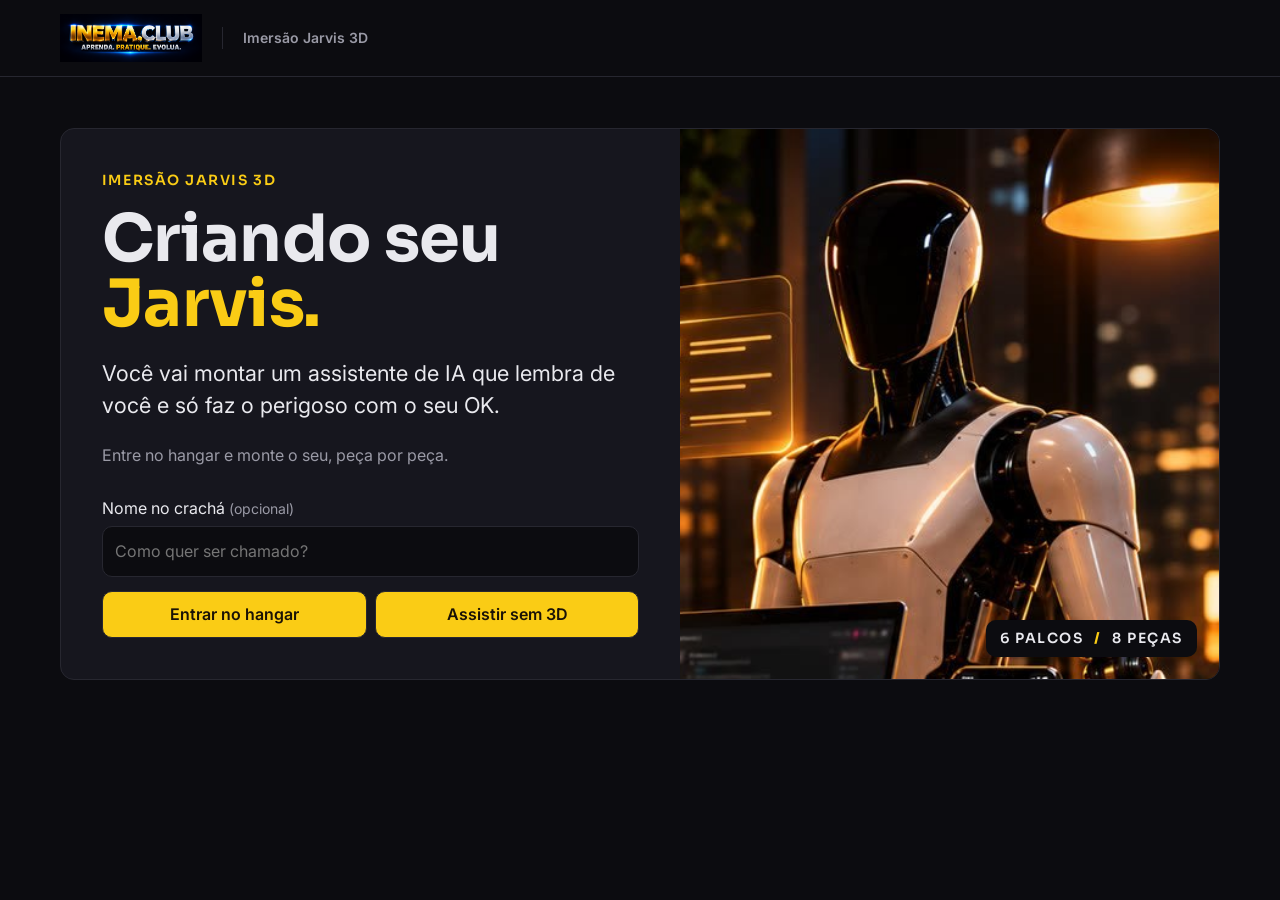
==== index.html @ fb78247f "feat: arckhe-imersao-jarvis-3d - adaptado INEMA TDS (Arckhe)" ====
<!doctype html>
<html lang="pt-BR">
<head>
<meta charset="utf-8"><meta name="viewport" content="width=device-width, initial-scale=1">
<title>Imersão Jarvis 3D · INEMA.CLUB</title>
<link rel="preconnect" href="https://fonts.googleapis.com">
<link rel="preconnect" href="https://fonts.gstatic.com" crossorigin>
<link rel="stylesheet" href="https://fonts.googleapis.com/css2?family=Inter:wght@400;600&amp;family=Sora:wght@600;700&amp;display=swap">
<link rel="stylesheet" href="./src/estilo.css">
<script type="module" src="./src/interface.js"></script>
</head>
<body>
<header><div class="barra"><img src="./marca/logo-inema-club-horizontal.png" alt="INEMA.CLUB"><span>Imersão Jarvis 3D</span><span id="cracha" hidden></span><span id="placar" hidden></span><button id="menu" hidden>Agenda</button></div></header>
<main>
<p id="aviso" role="status" hidden></p>
<section id="entrada" class="hero">
<div class="convite"><p class="rotulo">Imersão Jarvis 3D</p>
<h1>Criando seu <em>Jarvis.</em></h1>
<p class="lead" id="promessa"></p><p>Entre no hangar e monte o seu, peça por peça.</p>
<form id="acesso"><label for="nome">Nome no crachá <small>(opcional)</small></label>
<input id="nome" maxlength="60" autocomplete="given-name" placeholder="Como quer ser chamado?">
<div class="acoes"><button value="3d" disabled>Entrar no hangar</button><button value="sem-3d" disabled>Assistir sem 3D</button></div></form>
<button id="reiniciar" hidden>Recomeçar</button>
<div id="confirmacao" hidden><p>Apagar o progresso e recomeçar?</p><button id="cancelar">Cancelar</button> <button id="zerar">Sim, recomeçar</button></div>
</div><div class="foto" role="img" aria-label="Jarvis de visor preto na bancada de montagem"><div class="legenda">6 palcos <b> / </b> 8 peças</div></div>
</section>
<section id="evento" hidden>
<div id="programacao"><div class="cab"><div><p class="rotulo">Criando seu Jarvis</p><h1 id="tituloModo" tabindex="-1">Hangar</h1></div><button id="trocar"></button></div>
<p id="fala"></p>
<details><summary>Por onde começar</summary><div id="portas"></div></details>
<div class="cab"><h2 id="agendaTitulo" tabindex="-1">Agenda</h2><span id="contagem" role="status"></span></div>
<div id="agenda"></div><small><a href="processo/">Como foi feito</a></small><button id="rever" hidden>Rever o fecho</button><h2>Peças do Jarvis</h2><ul id="pecas"></ul></div>
<div id="hangar" hidden><div id="cena"></div><div id="toque" aria-label="Joystick para caminhar"></div>
<div id="rodape"><div id="legenda"><p id="abertura"></p><button id="dispensar" aria-label="Fechar legenda">×</button></div>
<p id="dica">WASD ou setas para andar. Arraste para olhar.</p><div id="encaixe" role="status"></div>
<button id="proximo">Ir ao próximo palco</button></div></div>
</section>
<dialog id="painel" aria-labelledby="tituloPainel"><section id="videoTelao" aria-label="Telão do palco" hidden>
<div id="capaTelao"><span id="numeroTelao" class="numero"></span><strong id="tituloTelao"></strong><button id="assistirTelao">Assistir no telão</button><span id="materialTelao"></span></div>
<button id="pararVideo" hidden>Parar vídeo</button></section>
<div class="cab"><p class="rotulo" id="contexto"></p><button id="agendaSessao">Agenda</button><button id="recolher" aria-expanded="true" aria-controls="sessao acoesPalco">Recolher</button><button id="fechar" aria-label="Fechar painel">Fechar</button></div><div id="sessao"></div><footer id="acoesPalco"></footer><small id="linkProcesso" hidden><a href="processo/">Como foi feito</a></small></dialog>
<noscript>Ative o JavaScript para abrir a programação.</noscript>
</main>
</body></html>
---- src/estilo.css ----
:root{
 color-scheme:dark;--bg:#0c0c10;--card:#16161e;--line:#272730;--txt:#e9e9ee;--mut:#9a9aa6;--amb:#FACC15;--ink:#1a1206;--feito:#a6deb9;--shade:#000a;--clear:transparent;--title:Sora,Arial,sans-serif;--body:Inter,Arial,sans-serif
}
*{box-sizing:border-box}
[hidden]{display:none!important}
body{margin:0;background:var(--bg);color:var(--txt);font:16px/1.55 var(--body)}
header{border-bottom:1px solid var(--line)}
.barra,main{width:min(1160px,92%);margin:auto}
.barra{min-height:76px;display:flex;align-items:center;gap:20px;font-weight:600}
.barra img{width:142px;height:50px;object-fit:contain}
.barra>span:first-of-type{padding-left:20px;border-left:1px solid var(--line);color:var(--mut);font-size:14px}
#cracha{margin-left:auto;overflow-wrap:anywhere}
main{padding:clamp(20px,4vw,64px) 0}
.hero{display:grid;grid-template-columns:1.15fr 1fr;border:1px solid var(--line);background:var(--card);border-radius:14px;overflow:hidden}
.convite{padding:clamp(24px,3.2vw,46px)}
.rotulo,.legenda,.numero{font:600 14px/1.5 var(--title);letter-spacing:.11em;text-transform:uppercase}
.rotulo,.numero,em,a{color:var(--amb)}
.rotulo{margin:0}
h1,h2,h3,button{font-family:var(--title)}
h1,h2,h3{line-height:1.12;margin:.4em 0}
.hero h1{font-size:clamp(36px,5.1vw,72px);letter-spacing:-.01em;line-height:.99;margin:.25em 0}
em{font-style:normal}
.hero em{display:block}
p{color:var(--mut);max-width:72ch}
.lead{color:var(--txt);font-size:clamp(18px,1.7vw,23px);line-height:1.44}
form{margin-top:28px}
small{font-size:14px;color:var(--mut)}
input,button{border:1px solid var(--line);border-radius:10px;font:inherit}
input{display:block;background:var(--bg);width:100%;padding:12px;color:var(--txt);margin:6px 0 14px}
button{background:var(--card);color:var(--txt);padding:10px 16px;cursor:pointer;font-weight:600;min-height:44px}
button:hover{border-color:var(--amb)}
.acoes{display:flex;gap:8px;flex-wrap:wrap}
.acoes button,#marcar{background:var(--amb);color:var(--ink);flex:1}
:focus-visible{outline:3px solid var(--amb);outline-offset:3px}
.foto{position:relative;min-height:280px;background:var(--bg) url('../fonte/assets/criando-seu-jarvis.jpg') right top/auto max(100%,min(76vw,960px)) no-repeat}
.legenda{position:absolute;bottom:22px;right:22px;background:var(--bg);padding:8px 14px;border-radius:10px}
.legenda b{color:var(--amb);padding:0 6px}
.cab,.etapa{display:flex;align-items:center;justify-content:space-between;gap:12px;flex-wrap:wrap}
#evento h1{font-size:clamp(34px,5vw,60px);letter-spacing:-.05em}
#cena{height:clamp(320px,62vh,680px);background:var(--card);border-radius:14px;overflow:hidden}
canvas{display:block;width:100%;height:100%;touch-action:none}
#toque{display:flex;gap:6px;margin-top:8px}
#toque button{touch-action:none}
@media(hover:hover) and (pointer:fine){#toque{display:none}}
#agenda{display:grid;grid-template-columns:repeat(auto-fit,minmax(min(100%,310px),1fr));gap:12px;margin:14px 0}
article,dialog{border:1px solid var(--line);background:var(--card);border-radius:14px;padding:22px}
article{display:grid;align-content:space-between;gap:12px}
article button{justify-self:start}
.feita{color:var(--feito)}
dialog{width:min(640px,94%);max-height:88dvh;color:var(--txt);overflow:auto}
dialog::backdrop{background:var(--shade)}
dialog h2{font-size:clamp(26px,4vw,36px)}
dialog h3{margin-top:1.25em}
dialog p{margin:.5em 0 1em}
#aviso{border-left:3px solid var(--amb);padding-left:12px}
@media(max-width:720px){.hero{grid-template-columns:1fr}.foto{min-height:235px;background-size:auto 170%;background-position:right 12%}.convite{padding:24px}.barra{gap:8px}.barra img{width:112px}.barra>span:first-of-type{padding-left:8px}.barra:has(#cracha:not([hidden]))>span:first-of-type{display:none}}
details{margin:18px 0;border-block:1px solid var(--line);padding:12px 0}
summary{cursor:pointer;color:var(--txt);font-weight:600}
#portas{padding:16px}
#portas h3:not(:first-child){margin-top:22px}
#portas p{margin:4px 0}
#sessao>button,#sessao>a{display:block;margin-block:12px}
@media(max-width:720px){.foto{background-size:auto max(175%,130vw)}}

#tituloPainel:focus,#tituloModo:focus{outline:none}
#reiniciar{border:0;background:transparent;text-decoration:underline;color:var(--mut)}
.retomar button[value="sem-3d"]{background:var(--card);color:var(--txt)}
#agenda:has(#sessao){align-items:start}
article:has(#sessao){grid-column:1/-1}
#sessao{min-width:0;overflow-wrap:anywhere}
#sessao iframe{width:100%;aspect-ratio:16/9;border:0}
#sessao article+article{margin-top:10px}
#pecas{padding-left:1.25em;color:var(--mut)}
body.imersivo{height:100dvh;overflow:hidden}
.imersivo main{padding:0;width:100%}
.imersivo header{position:fixed;inset:0 0 auto;z-index:2;border:0;pointer-events:none}
.imersivo .barra{min-height:0;width:100%;padding:14px clamp(10px,2vw,32px);gap:8px}
.imersivo .barra img{width:96px;background:var(--shade);border-radius:10px;padding:5px}
.imersivo .barra>span:first-of-type{display:none}
.imersivo #cracha,.imersivo #placar{padding:7px 12px;background:var(--bg);border-radius:10px;font-size:14px}
.imersivo #cracha{max-width:26vw;overflow:hidden;text-overflow:ellipsis;white-space:nowrap}
#menu{pointer-events:auto}
#hangar,#cena{position:fixed;inset:0;width:100%;height:100dvh;border-radius:0}
#rodape{position:absolute;bottom:max(16px,env(safe-area-inset-bottom));left:50%;transform:translateX(-50%);width:min(620px,92%);display:grid;justify-items:center;gap:8px;pointer-events:none}
#rodape button,#legenda{pointer-events:auto}
#legenda,#dica,#encaixe:not(:empty){background:var(--bg);border-radius:10px;padding:8px 14px;color:var(--txt);font-size:14px;margin:0}
#legenda{display:flex;align-items:flex-start;gap:12px}
#legenda p{color:var(--txt);margin:4px 0}
#dispensar{padding:0;width:44px;flex-shrink:0}
#encaixe:empty{display:none}
#proximo{background:var(--amb);color:var(--ink)}
#toque{display:none}
dialog{position:fixed;inset:12px 12px 12px auto;margin:0;width:min(440px,94%);height:calc(100dvh - 24px);max-height:none;overscroll-behavior:contain}
dialog::backdrop{background:transparent}
dialog .cab{margin-bottom:20px}
@media(pointer:coarse),(hover:none){
 #toque{display:grid;place-items:center;position:absolute;left:12px;bottom:max(16px,env(safe-area-inset-bottom));width:86px;height:86px;border:1px solid var(--mut);border-radius:50%;background:var(--shade);touch-action:none}
 #toque span{width:32px;height:32px;border-radius:50%;background:var(--mut);pointer-events:none}
 #rodape{left:110px;right:12px;transform:none;width:auto}
}
@media(max-width:720px){
 dialog{inset:auto 0 0;width:100%;max-width:none;height:auto;max-height:70dvh;border-radius:14px 14px 0 0}
 .imersivo .barra{gap:4px;padding:8px}
 .imersivo .barra img{width:58px;height:38px}
 .imersivo #cracha,.imersivo #placar{padding:5px 6px}
 #menu{padding:8px}
 #rodape{gap:4px}
}
dialog[open]{display:flex;flex-direction:column;overflow:hidden}
dialog .cab{flex:none}
dialog #sessao{flex:1 1 auto;min-height:0;overflow-y:auto;overscroll-behavior:contain;padding:4px}
#acoesPalco:empty{display:none}
#acoesPalco{flex:none;margin-top:12px;padding-top:12px;border-top:1px solid var(--line)}
#acoesPalco button{width:100%}
body:has(dialog[open]) #proximo{display:none}
@media(max-width:720px){
 dialog[open]{height:62dvh;padding:14px 16px max(14px,env(safe-area-inset-bottom))}
 dialog .cab{margin-bottom:8px}
}

#videoTelao{--preto:#000;position:fixed;z-index:1;display:grid;place-items:center;overflow:hidden;background:var(--preto);container-type:size}
#videoTelao iframe{grid-area:1/1;width:min(100cqw,calc(100cqh * 16 / 9));height:min(100cqh,calc(100cqw * 9 / 16));border:0}
#videoTelao iframe.vertical{width:calc(100cqh * 9 / 16);height:100cqh}
#capaTelao{display:grid;justify-items:center;align-content:center;text-align:center;padding:2cqh 3cqw;gap:2cqh;width:100%;height:100%;background:var(--card);line-height:1.15}
#tituloTelao{font:700 clamp(16px,8cqh,48px)/1.08 var(--title)}
#materialTelao{font-size:clamp(14px,4cqh,20px)}
#assistirTelao{background:var(--amb);color:var(--ink)}
#pararVideo{position:absolute;right:4px;top:4px;font-size:14px;padding:4px 8px}
#painel{z-index:3}
#recolher{display:none}
body:has(dialog[open]) :is(#toque,#rodape){visibility:hidden}
@media(max-width:720px){
 #painel.sessao3d #recolher{display:block;margin-left:auto}
 #painel.sessao3d .cab{gap:6px}
 #painel.recolhido{height:auto}
 #painel.recolhido .cab{margin:0}
 #painel.recolhido :is(#sessao,#acoesPalco){display:none}
 #painel.sessao3d{max-height:calc(100dvh - min(50vw,46dvh) - 68px)}
}
@media(min-width:721px) and (max-height:540px){#painel.sessao3d{width:min(38vw,440px)}}
#agendaSessao{display:none}
#painel.sessao3d #agendaSessao{display:block}
@media(max-width:720px),(pointer:coarse) and (orientation:landscape){
 #painel.sessao3d #agendaSessao{position:fixed;top:8px;right:8px;padding:8px}
}
@media(pointer:coarse) and (orientation:landscape){
 #painel.sessao3d{inset:auto 0 0;width:100%;max-width:none;height:40dvh;border-radius:14px 14px 0 0;padding:6px 14px}
 #painel.sessao3d .cab{margin:0}
 #painel.sessao3d #recolher{display:block;margin-left:auto}
 #painel.sessao3d.recolhido{height:auto}
 #painel.recolhido :is(#sessao,#acoesPalco){display:none}
 #painel.sessao3d #acoesPalco{padding:0;margin:0}
}
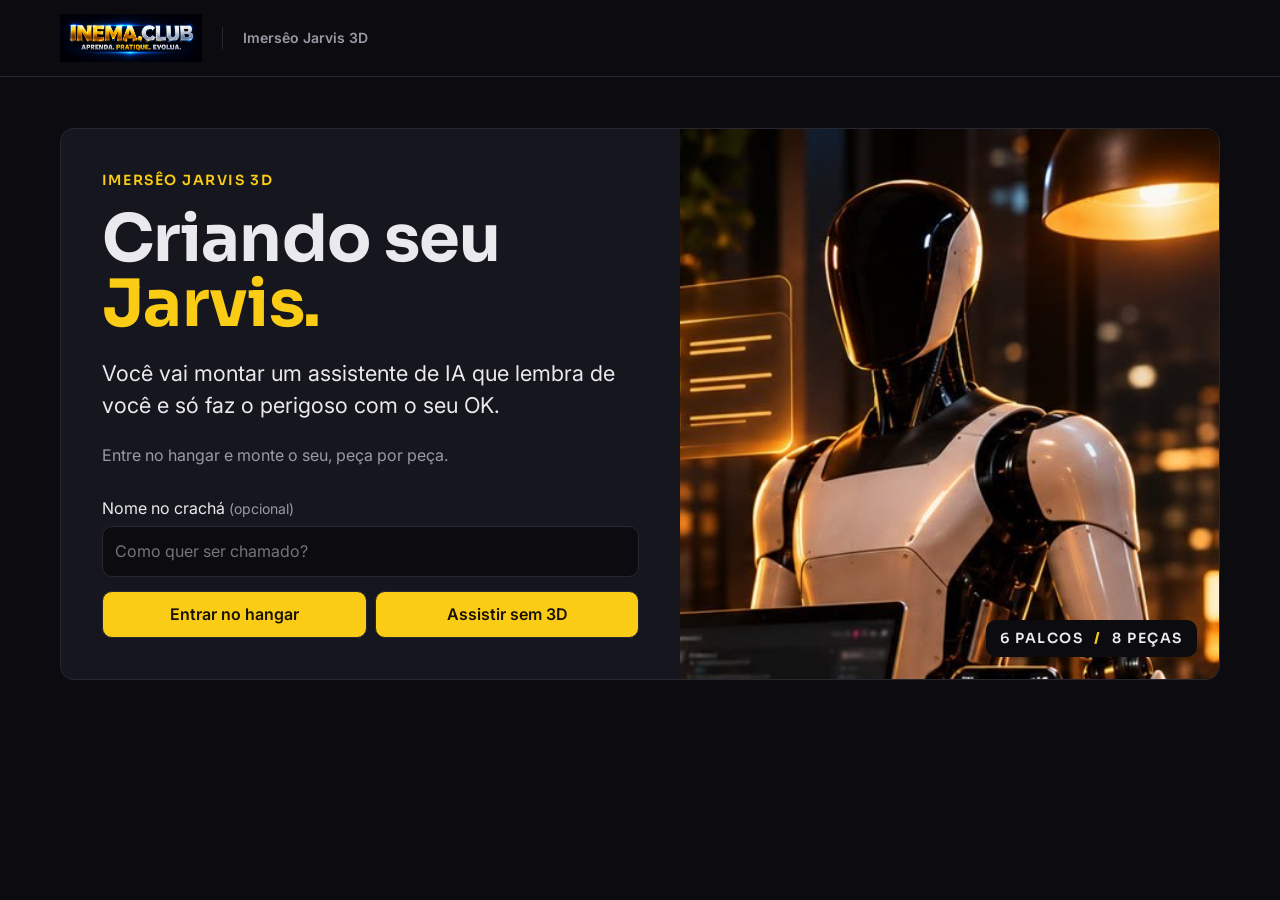
==== commit f39ad2a1: "fix: corrigir encoding UTF-8 + branding ARCKHÉ" ====
--- a/index.html
+++ b/index.html
@@ -2,7 +2,7 @@
 <html lang="pt-BR">
 <head>
 <meta charset="utf-8"><meta name="viewport" content="width=device-width, initial-scale=1">
-<title>Imersão Jarvis 3D · INEMA.CLUB</title>
+<title>Imersêo Jarvis 3D · INEMA.CLUB</title>
 <link rel="preconnect" href="https://fonts.googleapis.com">
 <link rel="preconnect" href="https://fonts.gstatic.com" crossorigin>
 <link rel="stylesheet" href="https://fonts.googleapis.com/css2?family=Inter:wght@400;600&amp;family=Sora:wght@600;700&amp;display=swap">
@@ -10,11 +10,11 @@
 <script type="module" src="./src/interface.js"></script>
 </head>
 <body>
-<header><div class="barra"><img src="./marca/logo-inema-club-horizontal.png" alt="INEMA.CLUB"><span>Imersão Jarvis 3D</span><span id="cracha" hidden></span><span id="placar" hidden></span><button id="menu" hidden>Agenda</button></div></header>
+<header><div class="barra"><img src="./marca/logo-inema-club-horizontal.png" alt="INEMA.CLUB"><span>Imersêo Jarvis 3D</span><span id="cracha" hidden></span><span id="placar" hidden></span><button id="menu" hidden>Agenda</button></div></header>
 <main>
 <p id="aviso" role="status" hidden></p>
 <section id="entrada" class="hero">
-<div class="convite"><p class="rotulo">Imersão Jarvis 3D</p>
+<div class="convite"><p class="rotulo">Imersêo Jarvis 3D</p>
 <h1>Criando seu <em>Jarvis.</em></h1>
 <p class="lead" id="promessa"></p><p>Entre no hangar e monte o seu, peça por peça.</p>
 <form id="acesso"><label for="nome">Nome no crachá <small>(opcional)</small></label>
@@ -35,10 +35,10 @@
 <p id="dica">WASD ou setas para andar. Arraste para olhar.</p><div id="encaixe" role="status"></div>
 <button id="proximo">Ir ao próximo palco</button></div></div>
 </section>
-<dialog id="painel" aria-labelledby="tituloPainel"><section id="videoTelao" aria-label="Telão do palco" hidden>
-<div id="capaTelao"><span id="numeroTelao" class="numero"></span><strong id="tituloTelao"></strong><button id="assistirTelao">Assistir no telão</button><span id="materialTelao"></span></div>
+<dialog id="painel" aria-labelledby="tituloPainel"><section id="videoTelao" aria-label="Telêo do palco" hidden>
+<div id="capaTelao"><span id="numeroTelao" class="numero"></span><strong id="tituloTelao"></strong><button id="assistirTelao">Assistir no telêo</button><span id="materialTelao"></span></div>
 <button id="pararVideo" hidden>Parar vídeo</button></section>
 <div class="cab"><p class="rotulo" id="contexto"></p><button id="agendaSessao">Agenda</button><button id="recolher" aria-expanded="true" aria-controls="sessao acoesPalco">Recolher</button><button id="fechar" aria-label="Fechar painel">Fechar</button></div><div id="sessao"></div><footer id="acoesPalco"></footer><small id="linkProcesso" hidden><a href="processo/">Como foi feito</a></small></dialog>
-<noscript>Ative o JavaScript para abrir a programação.</noscript>
+<noscript>Ative o JavaScript para abrir a programaçêo.</noscript>
 </main>
 </body></html>
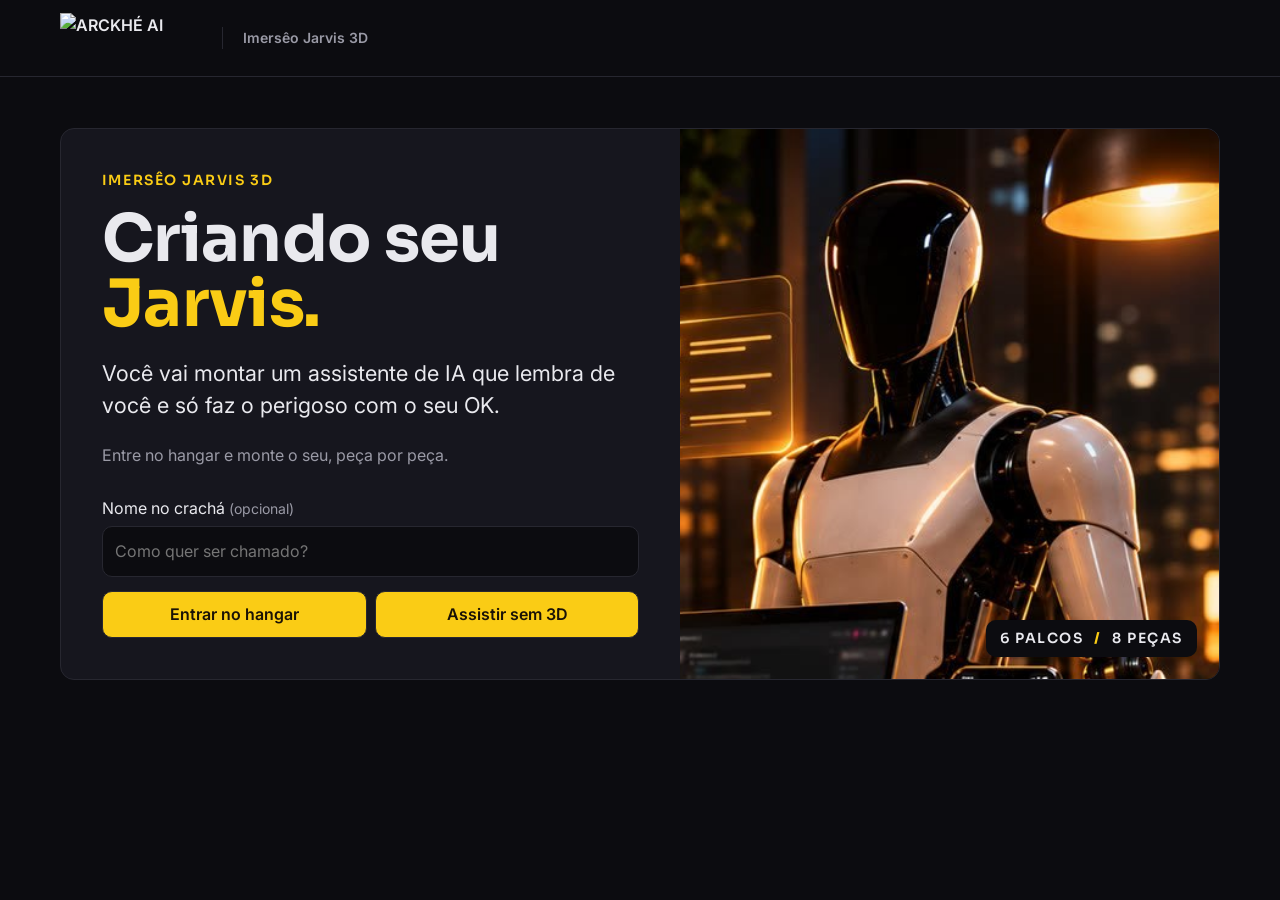
==== commit cd617106: "chore: atualização do conteúdo" ====
--- a/index.html
+++ b/index.html
@@ -2,7 +2,7 @@
 <html lang="pt-BR">
 <head>
 <meta charset="utf-8"><meta name="viewport" content="width=device-width, initial-scale=1">
-<title>Imersêo Jarvis 3D · INEMA.CLUB</title>
+<title>Imersêo Jarvis 3D · ARCKHÉ AI</title>
 <link rel="preconnect" href="https://fonts.googleapis.com">
 <link rel="preconnect" href="https://fonts.gstatic.com" crossorigin>
 <link rel="stylesheet" href="https://fonts.googleapis.com/css2?family=Inter:wght@400;600&amp;family=Sora:wght@600;700&amp;display=swap">
@@ -10,7 +10,7 @@
 <script type="module" src="./src/interface.js"></script>
 </head>
 <body>
-<header><div class="barra"><img src="./marca/logo-inema-club-horizontal.png" alt="INEMA.CLUB"><span>Imersêo Jarvis 3D</span><span id="cracha" hidden></span><span id="placar" hidden></span><button id="menu" hidden>Agenda</button></div></header>
+<header><div class="barra"><img src="./marca/logo-ARCKHÉ-club-horizontal.png" alt="ARCKHÉ AI"><span>Imersêo Jarvis 3D</span><span id="cracha" hidden></span><span id="placar" hidden></span><button id="menu" hidden>Agenda</button></div></header>
 <main>
 <p id="aviso" role="status" hidden></p>
 <section id="entrada" class="hero">
